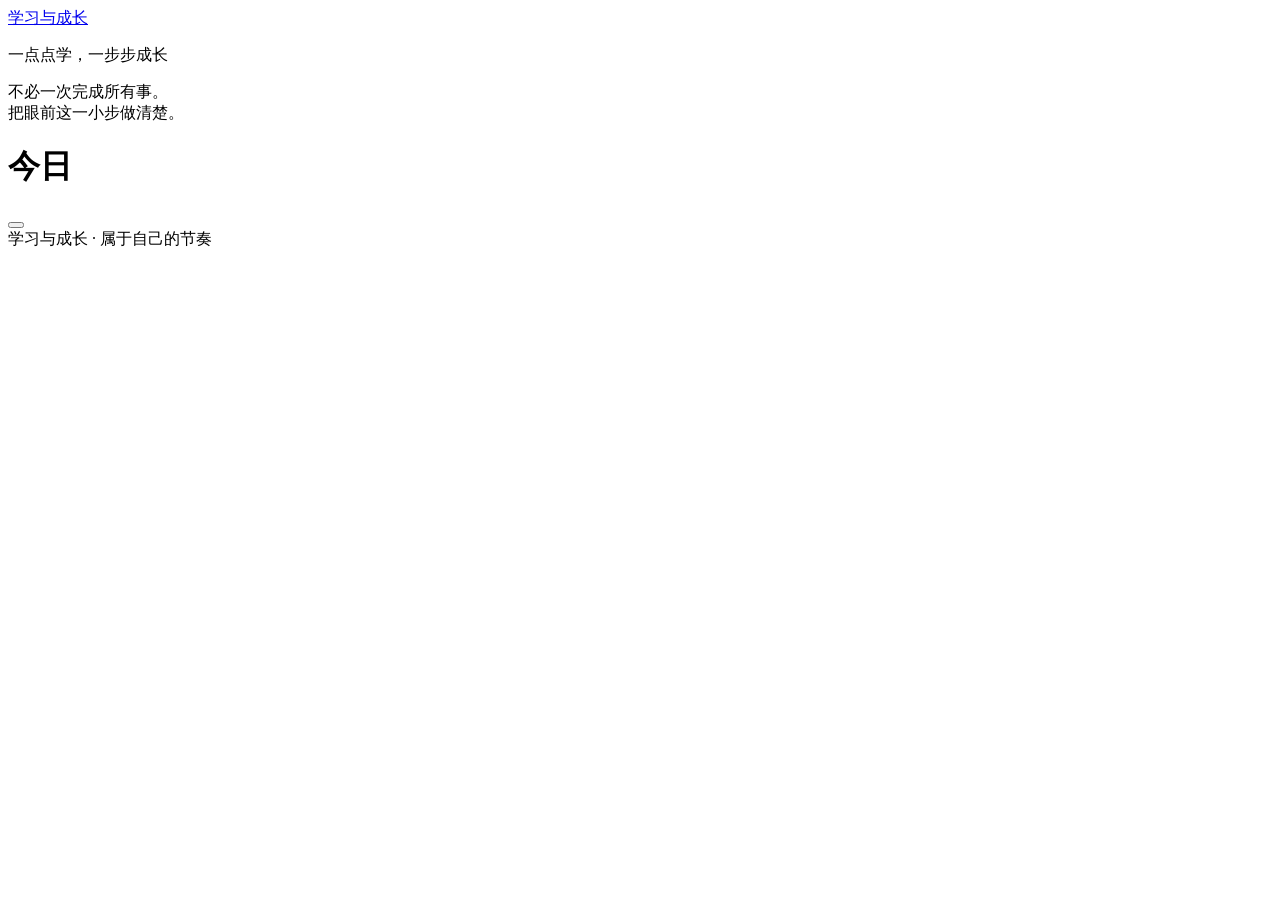
==== index.html @ 0b37b58d "add index.html" ====
<!doctype html><html lang="zh-CN"><head><meta charset="utf-8"><meta name="viewport" content="width=device-width,initial-scale=1,viewport-fit=cover"><meta name="theme-color" content="#f9e9ef"><meta name="apple-mobile-web-app-capable" content="yes"><meta name="apple-mobile-web-app-title" content="学习与成长"><meta name="apple-mobile-web-app-status-bar-style" content="default"><link rel="apple-touch-icon" href="./assets/apple-touch-icon.png"><link rel="icon" href="./assets/icon-192.png"><link rel="manifest" href="./manifest.webmanifest"><link rel="stylesheet" href="./app/style.css"><title>学习与成长</title></head><body><aside><a class="brand" href="#today"><img src="./assets/icon-192.png" alt="">学习与成长</a><p class="muted">一点点学，一步步成长</p><nav id="nav"></nav><div class="aside-note">不必一次完成所有事。<br>把眼前这一小步做清楚。</div></aside><div class="shell"><header><div><span class="eyebrow" id="date"></span><h1 id="heading">今日</h1></div><button id="sync" class="sync" title="点击重试同步"></button></header><main id="main"></main><footer>学习与成长 · 属于自己的节奏</footer></div><dialog id="modal"><div class="dialog-head"><h2 id="modalTitle"></h2><button id="close" aria-label="关闭">✕</button></div><div id="modalBody"></div></dialog><div id="toast" role="status" aria-live="polite"></div><script type="module" src="./app/main.js"></script></body></html>
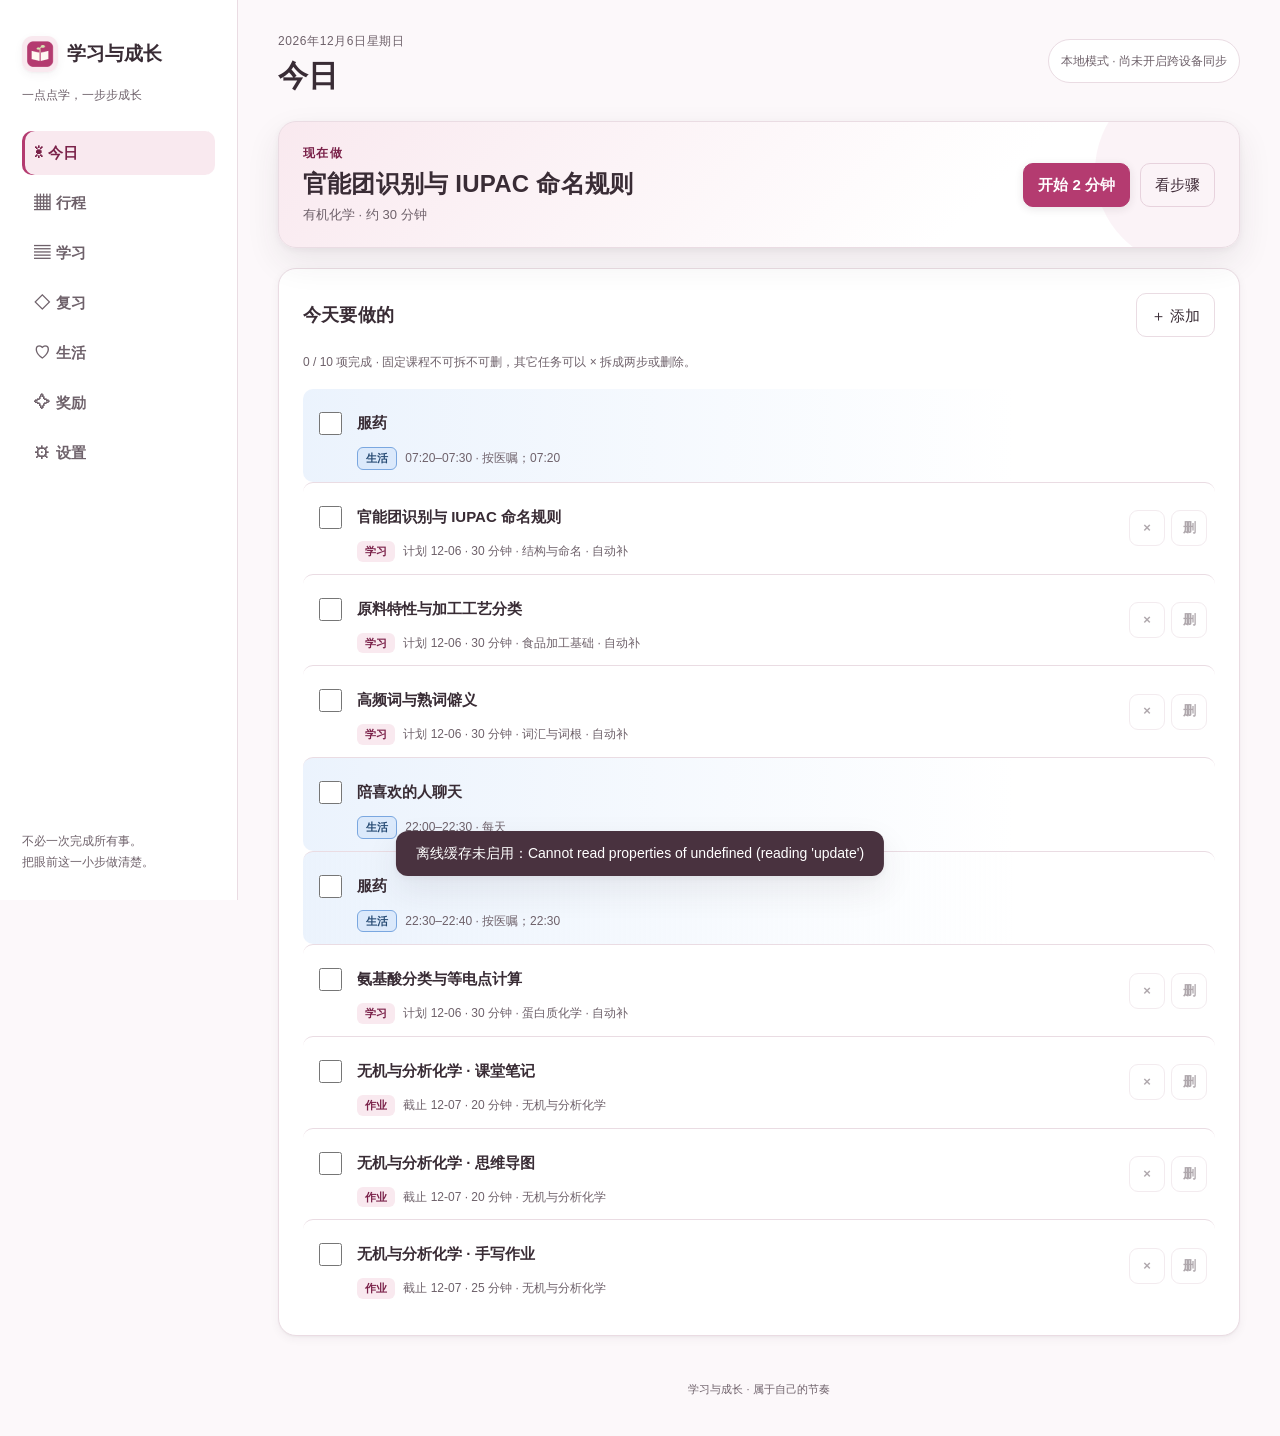
==== commit 7f42fe41: "refactor: 按修改任务清单重做今日/行程/学习三页 - 今日：单一列表，方框+标题+截止日，逾期标「已逾期」；非固定任务可 × 拆成今天/明天两步或删除；   顶部「现在做」+ 2 分钟全屏倒" ====
--- a/index.html
+++ b/index.html
@@ -1 +1,51 @@
-<!doctype html><html lang="zh-CN"><head><meta charset="utf-8"><meta name="viewport" content="width=device-width,initial-scale=1,viewport-fit=cover"><meta name="theme-color" content="#f9e9ef"><meta name="apple-mobile-web-app-capable" content="yes"><meta name="apple-mobile-web-app-title" content="学习与成长"><meta name="apple-mobile-web-app-status-bar-style" content="default"><link rel="apple-touch-icon" href="./assets/apple-touch-icon.png"><link rel="icon" href="./assets/icon-192.png"><link rel="manifest" href="./manifest.webmanifest"><link rel="stylesheet" href="./app/style.css"><title>学习与成长</title></head><body><aside><a class="brand" href="#today"><img src="./assets/icon-192.png" alt="">学习与成长</a><p class="muted">一点点学，一步步成长</p><nav id="nav"></nav><div class="aside-note">不必一次完成所有事。<br>把眼前这一小步做清楚。</div></aside><div class="shell"><header><div><span class="eyebrow" id="date"></span><h1 id="heading">今日</h1></div><button id="sync" class="sync" title="点击重试同步"></button></header><main id="main"></main><footer>学习与成长 · 属于自己的节奏</footer></div><dialog id="modal"><div class="dialog-head"><h2 id="modalTitle"></h2><button id="close" aria-label="关闭">✕</button></div><div id="modalBody"></div></dialog><div id="toast" role="status" aria-live="polite"></div><script type="module" src="./app/main.js"></script></body></html>
+<!doctype html>
+<html lang="zh-CN" data-theme="rose">
+<head>
+<meta charset="utf-8">
+<meta name="viewport" content="width=device-width,initial-scale=1,viewport-fit=cover">
+<meta name="theme-color" content="#f9e9ef">
+<meta name="color-scheme" content="light">
+<meta name="apple-mobile-web-app-capable" content="yes">
+<meta name="apple-mobile-web-app-title" content="学习与成长">
+<meta name="apple-mobile-web-app-status-bar-style" content="default">
+<link rel="apple-touch-icon" href="./assets/apple-touch-icon.png">
+<link rel="icon" href="./assets/icon-192.png">
+<link rel="manifest" href="./manifest.webmanifest">
+<link rel="stylesheet" href="./app/style.css">
+<title>学习与成长</title>
+</head>
+<body>
+<aside>
+  <a class="brand" href="#today"><img src="./assets/icon-192.png" alt="">学习与成长</a>
+  <p class="muted">一点点学，一步步成长</p>
+  <nav id="nav"></nav>
+  <div class="aside-note">不必一次完成所有事。<br>把眼前这一小步做清楚。</div>
+</aside>
+<div class="shell">
+  <header>
+    <div><span class="eyebrow" id="date"></span><h1 id="heading">今日</h1></div>
+    <button id="sync" class="sync" title="点击重试同步"></button>
+  </header>
+  <main id="main"></main>
+  <footer>学习与成长 · 属于自己的节奏</footer>
+</div>
+<dialog id="modal">
+  <div class="dialog-head"><h2 id="modalTitle"></h2><button id="close" aria-label="关闭">✕</button></div>
+  <div id="modalBody"></div>
+</dialog>
+<div id="toast" role="status" aria-live="polite"></div>
+<div id="focus" class="focus-layer" hidden>
+  <div class="focus-box">
+    <p class="focus-label">先做 2 分钟</p>
+    <p class="timer-num">02:00</p>
+    <p class="focus-title"></p>
+    <div class="timer-actions">
+      <button class="primary" data-action="focusDone">做完了</button>
+      <button data-action="focusMore">再来 10 分钟</button>
+      <button data-action="focusStop">先到这</button>
+    </div>
+  </div>
+</div>
+<script type="module" src="./app/main.js"></script>
+</body>
+</html>
--- a/app/style.css
+++ b/app/style.css
@@ -0,0 +1,572 @@
+@charset "UTF-8";
+/* ============================================================================
+   学习与成长 PWA · 全站样式（唯一 CSS 文件；无外部导入、无外链字体、无外部资源）
+   设计语言：温和 / 纸感 / 圆角 / 柔和阴影 / 浅色底 / Inter+系统字体 / 15px 正文
+   目录：
+     01 主题 token（六套主题）
+     02 基础重置与排版
+     03 外壳：aside / nav / shell / header / footer
+     04 通用组件：panel / toolbar / tag / row / stats / hero / notice / 表单
+     05 今日页：focus-card / task-list
+     06 行程页：week-scroll / week-grid / ev 事件
+     07 学习页：course-grid / course-card / progress
+     08 设置页：theme-grid / theme-btn
+     09 2 分钟倒计时层：focus-layer / focus-box / timer
+     10 弹窗 dialog / 提示条 #toast
+     11 响应式（>=720 / >=900 / >=1080 / >=1600）
+     12 动效与无障碍（prefers-reduced-motion / :focus-visible）
+   ========================================================================= */
+
+/* ── 01 主题 token ────────────────────────────────────────────────────────── */
+:root{
+  /* 默认主题 = rose（玫）。每套主题都覆盖下面这 9 个 token。 */
+  --accent:#b43b70;          /* 主色（装饰 / 边框 / 进度条） */
+  --accent-solid:#b43b70;    /* 主按钮实色底（保证白字 ≥4.5:1） */
+  --accent-soft:#f9e9ef;     /* 主色浅底 */
+  --accent-ink:#7a2149;      /* 浅底上的深色文字 */
+  --bg:#fcf8fa;              /* 页面底色 */
+  --panel:#ffffff;           /* 卡片底色 */
+  --ink:#392c35;             /* 正文 */
+  --muted:#6e616a;           /* 次要文字 */
+  --line:#eadce3;            /* 分隔线 / 描边 */
+
+  /* 语义色（不随主题变） */
+  --danger:#c0392b;
+  --danger-soft:#fdedeb;
+  --ok:#3d7a5c;
+  --ok-soft:#eaf3ec;
+
+  /* 行程事件配色（固定，不随主题变） */
+  --c-fixed:#dbe9fb;  --c-fixed-line:#7aa7e0;   /* 固定课程：浅蓝 */
+  --c-study:#dff2e0;  --c-study-line:#7bb87f;   /* 学习任务：浅绿 */
+  --c-hobby:#fde8cf;  --c-hobby-line:#e0a860;   /* 兴趣：浅橙 */
+  --c-game:#fde8cf;   --c-game-line:#e0a860;    /* 游戏：浅橙 */
+  --c-thesis:#eae2fb; --c-thesis-line:#a68ce0;  /* 论文：浅紫 */
+  --c-life:#eef0f2;   --c-life-line:#adb5bd;    /* 生活：浅灰 */
+
+  /* 圆角与阴影（不随主题变） */
+  --r-sm:10px; --r-md:14px; --r-lg:18px; --r-pill:999px;
+  --shadow-sm:0 1px 2px rgba(57,44,53,.04),0 3px 10px rgba(57,44,53,.05);
+  --shadow-md:0 2px 6px rgba(57,44,53,.05),0 14px 34px rgba(57,44,53,.09);
+  --shadow-lg:0 28px 80px rgba(40,28,36,.28);
+
+  color-scheme:light;
+  font-family:Inter,-apple-system,BlinkMacSystemFont,"Segoe UI","PingFang SC","Hiragino Sans GB","Microsoft YaHei",sans-serif;
+  font-size:15px;
+  line-height:1.65;
+  color:var(--ink);
+  background:var(--bg);
+  -webkit-text-size-adjust:100%;
+  text-size-adjust:100%;
+}
+[data-theme=blue]{
+  --accent:#3b7dd8; --accent-solid:#2f6bbd; --accent-soft:#e8f0fc; --accent-ink:#1e4a8f;
+  --bg:#f5f8fc; --panel:#ffffff; --ink:#2e3540; --muted:#5f6877; --line:#dde5f0;
+}
+[data-theme=cyan]{
+  --accent:#2f8f8a; --accent-solid:#24736f; --accent-soft:#e3f3f1; --accent-ink:#1b5b57;
+  --bg:#f4faf9; --panel:#ffffff; --ink:#2d3a39; --muted:#5c6d6a; --line:#d8e9e6;
+}
+[data-theme=purple]{
+  --accent:#7a5cd6; --accent-solid:#6a4bc9; --accent-soft:#efeafc; --accent-ink:#4a3394;
+  --bg:#f8f6fd; --panel:#ffffff; --ink:#352e42; --muted:#67607a; --line:#e6def5;
+}
+[data-theme=orange]{
+  --accent:#d9782f; --accent-solid:#b45f1f; --accent-soft:#fdeee0; --accent-ink:#8a440f;
+  --bg:#fdf8f2; --panel:#ffffff; --ink:#3b332b; --muted:#6c6158; --line:#efe0cf;
+}
+[data-theme=rose]{
+  --accent:#b43b70; --accent-solid:#b43b70; --accent-soft:#f9e9ef; --accent-ink:#7a2149;
+  --bg:#fcf8fa; --panel:#ffffff; --ink:#392c35; --muted:#6e616a; --line:#eadce3;
+}
+[data-theme=ink]{
+  --accent:#4a4a55; --accent-solid:#4a4a55; --accent-soft:#ececef; --accent-ink:#2b2b33;
+  --bg:#f6f6f7; --panel:#ffffff; --ink:#2e2e35; --muted:#61616a; --line:#e1e1e6;
+}
+
+/* ── 02 基础重置与排版 ───────────────────────────────────────────────────── */
+*,*::before,*::after{box-sizing:border-box}
+html{min-height:100%;background:var(--bg);scroll-behavior:smooth}
+body{margin:0;min-height:100vh;background:var(--bg);color:var(--ink);overflow-wrap:break-word}
+img{max-width:100%;display:block}
+a{color:var(--accent-ink);text-decoration-thickness:1px;text-underline-offset:2px}
+b,strong{font-weight:700}
+::selection{background:var(--accent-soft);color:var(--accent-ink)}
+h1,h2,h3,h4{margin:0 0 12px;line-height:1.3;font-weight:750;letter-spacing:.01em;overflow-wrap:anywhere}
+h1{font-size:clamp(23px,3.4vw,30px);margin:3px 0}
+h2{font-size:18px;margin:0 0 16px}
+h3{font-size:16px;margin:0 0 8px}
+p{margin:8px 0 16px}
+main{min-width:0}
+.muted,small{color:var(--muted)}
+pre{white-space:pre-wrap;overflow-wrap:anywhere;font-size:12px}
+details{padding:12px 0;border-top:1px solid var(--line)}
+summary{cursor:pointer;font-weight:600;overflow-wrap:anywhere;min-height:44px;display:flex;align-items:center;gap:6px}
+summary::-webkit-details-marker{color:var(--accent)}
+
+/* 按钮 / 表单基础 */
+button,input,select,textarea{font:inherit;color:inherit}
+button,a{touch-action:manipulation}
+button{
+  display:inline-flex;align-items:center;justify-content:center;gap:6px;
+  min-height:44px;padding:9px 14px;border-radius:var(--r-sm);
+  border:1px solid var(--line);background:var(--panel);color:var(--ink);
+  cursor:pointer;line-height:1.4;text-align:center;
+  transition:background .18s,border-color .18s,color .18s,box-shadow .18s,transform .12s;
+  -webkit-tap-highlight-color:transparent;
+}
+button:hover{border-color:var(--accent);background:var(--accent-soft);color:var(--accent-ink)}
+button:active{transform:translateY(1px)}
+button:disabled{opacity:.5;cursor:not-allowed;transform:none}
+button.primary{
+  background:var(--accent-solid);border-color:var(--accent-solid);color:#fff;font-weight:650;
+  box-shadow:0 2px 8px rgba(57,44,53,.12);
+}
+button.primary:hover{
+  border-color:var(--accent-solid);color:#fff;background:var(--accent-solid);
+  filter:brightness(.96);box-shadow:0 8px 20px rgba(57,44,53,.18);
+}
+input,select,textarea{
+  width:100%;min-height:44px;padding:10px 12px;font-size:16px;
+  border:1px solid var(--line);border-radius:9px;background:var(--panel);color:var(--ink);
+  transition:border-color .18s,box-shadow .18s;
+}
+input:focus,select:focus,textarea:focus{outline:none;border-color:var(--accent);box-shadow:0 0 0 3px var(--accent-soft)}
+textarea{min-height:140px;resize:vertical}
+input[type=checkbox]{width:23px;height:23px;min-height:23px;padding:0;flex-shrink:0;accent-color:var(--accent-ink);vertical-align:middle}
+label{display:block;margin:12px 0;font-size:14px}
+label small,label .muted{color:var(--muted);font-weight:400}
+
+/* ── 03 外壳：aside / nav / shell / header / footer ──────────────────────── */
+aside{
+  position:static;z-index:40;width:auto;
+  padding:calc(12px + env(safe-area-inset-top,0px)) 16px 10px;
+  background:var(--panel);border-right:0;border-bottom:1px solid var(--line);
+}
+.brand{
+  display:flex;align-items:center;gap:9px;width:max-content;max-width:100%;min-height:44px;
+  font-size:17px;font-weight:750;text-decoration:none;color:var(--ink);
+}
+.brand img{width:32px;height:32px;border-radius:10px;box-shadow:var(--shadow-sm)}
+aside>.muted{display:none}
+.aside-note{display:none;position:absolute;left:16px;right:16px;bottom:24px;font-size:12px;line-height:1.7;color:var(--muted)}
+nav{
+  display:flex;flex-direction:row;gap:6px;margin-top:10px;
+  overflow-x:auto;padding:2px 0 4px;scrollbar-width:none;-webkit-overflow-scrolling:touch;
+}
+nav::-webkit-scrollbar{display:none}
+nav button{
+  flex:0 0 auto;width:auto;min-height:44px;padding:10px 14px;border:0;border-radius:var(--r-sm);
+  background:transparent;color:var(--muted);font-size:14px;font-weight:600;text-align:center;
+}
+nav button:hover{background:var(--accent-soft);border:0;color:var(--accent-ink)}
+nav button span{font-size:16px;line-height:1;flex:0 0 auto}
+nav button.active{background:var(--accent-soft);color:var(--accent-ink);font-weight:700;box-shadow:inset 0 -3px 0 var(--accent)}
+
+.shell{margin-left:0;max-width:1800px;padding:16px}
+header{display:flex;flex-wrap:wrap;justify-content:space-between;align-items:flex-start;gap:12px;margin-bottom:18px}
+header h1{margin:3px 0 0}
+.eyebrow{font-size:12px;color:var(--muted);letter-spacing:.6px}
+.sync{
+  font-size:12px;max-width:45%;min-height:44px;padding:8px 12px;overflow-wrap:anywhere;
+  color:var(--muted);background:var(--panel);border-radius:var(--r-pill);
+}
+footer{text-align:center;font-size:11px;color:var(--muted);padding:24px 8px calc(10px + env(safe-area-inset-bottom,0px))}
+
+/* ── 04 通用组件 ─────────────────────────────────────────────────────────── */
+.panel{
+  background:var(--panel);border:1px solid var(--line);border-radius:var(--r-lg);
+  padding:18px;margin-bottom:16px;min-width:0;box-shadow:var(--shadow-sm);
+}
+.toolbar{display:flex;flex-wrap:wrap;align-items:center;gap:8px;margin-bottom:16px}
+.toolbar h2{margin:0 auto 0 0;font-size:18px}
+.toolbar:last-child{margin-bottom:0}
+.toolbar b{font-size:13px;color:var(--muted);white-space:nowrap}
+.toolbar label{display:flex;align-items:center;gap:8px;margin:0;font-size:13px}
+.toolbar label input{width:auto;min-width:140px}
+.meta{font-size:12px;color:var(--muted)}
+.tag{
+  display:inline-block;font-size:11px;font-weight:650;line-height:1.7;
+  padding:1px 8px;margin-right:5px;border-radius:6px;
+  color:var(--accent-ink);background:var(--accent-soft);white-space:nowrap;vertical-align:middle;
+}
+.tag.tag-fixed{color:#274b74;background:var(--c-fixed);border:1px solid var(--c-fixed-line)}
+.notice{
+  padding:13px 17px;margin:0 0 18px;border-radius:12px;
+  border:1px solid var(--line);border-left:3px solid var(--accent);
+  background:var(--accent-soft);color:var(--ink);font-size:14px;
+}
+.notice p:first-child{margin-top:0}
+.notice p:last-child{margin-bottom:0}
+.empty{padding:22px 0;color:var(--muted);font-size:14px}
+.error{color:#a52f38}
+.muted{color:var(--muted)}
+
+.row{display:flex;align-items:flex-start;gap:12px;border-top:1px solid var(--line);padding:15px 0;min-width:0}
+.row:first-child{border-top:0}
+.row .body{flex:1;min-width:0;overflow-wrap:anywhere}
+.row .title{
+  justify-content:flex-start;width:100%;
+  display:flex;align-items:center;min-height:44px;width:100%;
+  padding:0;background:none;border:0;text-align:left;font-weight:600;color:var(--ink);
+}
+.row .title:hover{background:none;border:0;color:var(--accent-ink)}
+.row.done .title{text-decoration:line-through;color:var(--muted)}
+.row>button{padding:8px}
+
+.grid{display:grid;grid-template-columns:1fr;gap:16px;min-width:0}
+.grid>div{min-width:0}
+.stats{display:grid;grid-template-columns:repeat(3,1fr);gap:8px;margin-bottom:18px}
+.stat{background:var(--panel);border:1px solid var(--line);border-radius:var(--r-md);padding:12px 10px;min-width:0;box-shadow:var(--shadow-sm)}
+.stat strong{display:block;font-size:22px;line-height:1.2;color:var(--accent-ink);font-variant-numeric:tabular-nums}
+.stat small,.stat .muted{font-size:11px;color:var(--muted)}
+
+.hero{
+  display:flex;flex-direction:column;align-items:flex-start;gap:8px;padding:20px;
+  border:1px solid var(--line);border-radius:var(--r-lg);margin-bottom:20px;
+  background:linear-gradient(115deg,var(--accent-soft),var(--panel) 78%);
+  box-shadow:var(--shadow-sm);
+}
+.hero h2{font-size:clamp(21px,2.6vw,25px);margin:6px 0}
+.hero .flower{font-size:42px;line-height:1.1;color:var(--accent);opacity:.85}
+
+.form-grid{display:grid;grid-template-columns:1fr;gap:10px 12px}
+.form-grid label{margin:0}
+.wide{grid-column:1/-1}
+
+.steps{padding-left:22px;margin:10px 0}
+.steps li{margin:10px 0}
+.answer{background:var(--ok-soft);border:1px solid #d3e5d8;border-radius:10px;padding:14px}
+.progress{height:8px;border-radius:8px;background:var(--accent-soft);overflow:hidden;margin:4px 0}
+.progress i{
+  display:block;height:100%;border-radius:inherit;
+  background:linear-gradient(90deg,var(--accent),var(--accent-ink));
+  transition:width .35s ease;
+}
+.water{display:flex;flex-wrap:wrap;gap:7px}
+.water button{padding:7px 10px;min-height:44px}
+.water .active{background:var(--accent-soft);border-color:var(--accent);color:var(--accent-ink)}
+
+/* ── 05 今日页：现在做 / 今日任务 ─────────────────────────────────────────── */
+.focus-card{
+  position:relative;display:flex;flex-direction:column;align-items:flex-start;gap:14px;
+  padding:20px;margin:0 0 20px;border-radius:var(--r-lg);border:1px solid var(--line);
+  background:linear-gradient(135deg,var(--accent-soft),var(--panel) 72%);
+  box-shadow:var(--shadow-md);overflow:hidden;
+}
+.focus-card::after{
+  content:"";position:absolute;right:-46px;top:-46px;width:190px;height:190px;
+  border-radius:50%;background:var(--accent);opacity:.06;pointer-events:none;
+}
+.focus-label{font-size:12px;font-weight:700;letter-spacing:.12em;color:var(--accent-ink);margin:0 0 4px}
+.focus-title{font-size:clamp(19px,2.2vw,24px);font-weight:750;line-height:1.35;margin:0 0 4px;overflow-wrap:anywhere}
+.focus-meta{font-size:13px;color:var(--muted);margin:0}
+.focus-actions{display:flex;flex-wrap:wrap;gap:10px;align-items:center;justify-content:flex-start}
+.focus-card>div:first-child{min-width:0}
+.focus-card.focus-empty{
+  background:linear-gradient(135deg,var(--panel),var(--accent-soft) 150%);
+  border-style:dashed;box-shadow:none;
+}
+.focus-card.focus-empty .focus-title{font-size:clamp(17px,2vw,20px)}
+
+.task-list{list-style:none;margin:0;padding:0}
+.task{
+  display:flex;align-items:flex-start;gap:12px;position:relative;
+  padding:12px 8px 12px 12px;border-top:1px solid var(--line);min-width:0;border-radius:10px;
+}
+.task:first-child{border-top:0}
+.task-check{
+  width:23px;height:23px;min-height:23px;margin-top:11px;flex-shrink:0;
+  accent-color:var(--accent-ink);cursor:pointer;
+}
+.task-body{flex:1;min-width:0}
+.task-title{
+  display:flex;align-items:center;justify-content:flex-start;min-height:44px;width:100%;
+  padding:0;margin:0;background:none;border:0;text-align:left;
+  font-size:15px;font-weight:600;line-height:1.45;color:var(--ink);cursor:pointer;
+  transition:color .18s;
+}
+.task-title:hover{background:none;border:0;color:var(--accent-ink)}
+.task-meta{font-size:12px;color:var(--muted);margin:2px 0 0;overflow-wrap:anywhere}
+.task.done .task-title{text-decoration:line-through;color:var(--muted)}
+.task.done .task-meta{opacity:.72}
+.task.task-fixed{background:linear-gradient(90deg,rgba(219,233,251,.55),rgba(219,233,251,0) 78%)}
+.task.task-fixed .task-title{font-weight:600}
+.task.overdue{border-left:3px solid #d9534f;background:linear-gradient(90deg,rgba(217,83,79,.07),transparent 58%)}
+.badge-overdue{
+  display:inline-block;margin-left:6px;padding:0 8px;border-radius:var(--r-pill);
+  background:var(--danger);color:#fff;font-size:11px;font-weight:700;line-height:1.7;vertical-align:middle;
+}
+.task-ops{display:flex;align-items:center;gap:6px;flex-shrink:0;opacity:1;align-self:center}
+.op{
+  width:40px;height:40px;min-height:40px;padding:0;border-radius:11px;
+  display:inline-flex;align-items:center;justify-content:center;
+  font-size:13px;font-weight:650;color:var(--muted);background:var(--panel);
+}
+.op:hover,.op:focus-visible{border-color:var(--accent);background:var(--accent-soft);color:var(--accent-ink)}
+.op-del:hover,.op-del:focus-visible{border-color:#d9534f;background:var(--danger-soft);color:#a7342f}
+
+/* ── 06 行程页：六时段 × 七天网格 ─────────────────────────────────────────── */
+.legend{display:flex;flex-wrap:wrap;align-items:center;gap:8px 16px;margin:0 0 14px;font-size:12.5px;color:var(--muted)}
+.legend-item{display:inline-flex;align-items:center;gap:6px;min-height:24px}
+.swatch{display:inline-block;width:14px;height:14px;border-radius:4px;border:1.5px solid;vertical-align:middle}
+.sw-fixed{background:var(--c-fixed);border-color:var(--c-fixed-line)}
+.sw-study{background:var(--c-study);border-color:var(--c-study-line)}
+.sw-hobby{background:var(--c-hobby);border-color:var(--c-hobby-line)}
+.sw-game{background:var(--c-game);border-color:var(--c-game-line)}
+.sw-thesis{background:var(--c-thesis);border-color:var(--c-thesis-line)}
+.sw-life{background:var(--c-life);border-color:var(--c-life-line)}
+
+.week-scroll{
+  overflow:auto;max-height:min(72vh,900px);
+  border:1px solid var(--line);border-radius:var(--r-md);
+  background:var(--panel);overscroll-behavior:contain;
+  scrollbar-width:thin;scrollbar-color:var(--line) transparent;
+}
+.week-scroll::-webkit-scrollbar{width:10px;height:10px}
+.week-scroll::-webkit-scrollbar-thumb{background:var(--line);border-radius:var(--r-pill)}
+.week-grid{
+  display:grid;grid-template-columns:76px repeat(7,minmax(104px,1fr));
+  min-width:820px;background:var(--panel);
+}
+.wg-corner{
+  position:sticky;left:0;top:0;z-index:4;min-height:48px;
+  display:flex;align-items:center;justify-content:center;
+  background:var(--panel);border-right:1px solid var(--line);border-bottom:1px solid var(--line);
+  font-size:11.5px;font-weight:600;color:var(--muted);
+}
+.wg-head{
+  position:sticky;top:0;z-index:3;
+  display:block;min-height:48px;padding:8px 4px;
+  background:var(--panel);border-bottom:1px solid var(--line);border-right:1px solid var(--line);
+  font-size:12.5px;font-weight:600;line-height:1.4;color:var(--muted);text-align:center;overflow-wrap:anywhere;
+}
+.wg-head small,.wg-rowlabel small{font-size:10.5px;font-weight:500;color:var(--muted)}
+.wg-head.today{background:var(--accent-soft);color:var(--accent-ink);font-weight:750;box-shadow:inset 0 -2px 0 var(--accent)}
+.wg-head.selected{outline:2px solid var(--accent);outline-offset:-2px}
+.wg-rowlabel{
+  position:sticky;left:0;z-index:2;
+  display:block;min-height:78px;padding:23px 2px;
+  background:var(--panel);border-right:1px solid var(--line);border-bottom:1px solid var(--line);
+  font-size:11.5px;font-weight:600;line-height:1.4;color:var(--muted);text-align:center;
+}
+.wg-cell{
+  position:relative;min-height:78px;min-width:0;padding:4px;
+  display:flex;flex-direction:column;gap:4px;align-items:stretch;
+  background:var(--panel);border-right:1px solid var(--line);border-bottom:1px solid var(--line);
+}
+.wg-cell.drop-ok{
+  background:var(--accent-soft);
+  outline:2px dashed var(--accent);outline-offset:-3px;border-radius:6px;
+}
+
+/* 事件：基础形态（最多 3 行，超出截断） */
+.ev{
+  position:relative;display:-webkit-box;-webkit-box-orient:vertical;-webkit-line-clamp:3;
+  width:100%;min-height:44px;max-height:66px;overflow:hidden;
+  padding:6px 8px;border:1.5px solid var(--c-life-line);border-radius:8px;
+  background:var(--c-life);color:var(--ink);
+  font-family:inherit;font-size:12.5px;line-height:1.35;text-align:left;
+  cursor:pointer;box-shadow:0 1px 1px rgba(57,44,53,.04);
+  transition:transform .12s ease,box-shadow .18s ease,filter .18s ease,opacity .18s;
+}
+.ev small,.ev .ev-time{font-size:11px;line-height:1.35;color:inherit;opacity:.78;text-decoration:none}
+.ev .ev-title{display:block;font-weight:600;overflow-wrap:anywhere}
+.ev:hover{
+  background:var(--c-life);border-color:var(--c-life-line);color:var(--ink);
+  filter:brightness(.985);transform:translateY(-1px);box-shadow:var(--shadow-sm);
+}
+.ev:active{transform:translateY(0)}
+.ev.ev-fixed{background:var(--c-fixed);border:1.5px solid var(--c-fixed-line)}
+.ev.ev-study{background:var(--c-study);border:1.5px solid var(--c-study-line)}
+.ev.ev-hobby{background:var(--c-hobby);border:1.5px solid var(--c-hobby-line)}
+.ev.ev-game{background:var(--c-game);border:1.5px solid var(--c-game-line)}
+.ev.ev-thesis{background:var(--c-thesis);border:1.5px solid var(--c-thesis-line)}
+.ev.ev-life{background:var(--c-life);border:1.5px solid var(--c-life-line)}
+.ev.ev-draggable{border-style:dashed;cursor:grab;touch-action:none;-webkit-user-select:none;user-select:none}
+.ev.ev-draggable:active{cursor:grabbing}
+.ev.done{opacity:.55;text-decoration:line-through}
+.ev.done .ev-title{text-decoration:line-through}
+.ev.done small{text-decoration:none}
+.ev.conflict{
+  border-color:#d9534f;padding-left:12px;
+  box-shadow:0 0 0 2px #d9534f,var(--shadow-sm);
+}
+.ev.conflict::before{
+  content:"";position:absolute;left:0;top:0;bottom:0;width:4px;
+  background:#d9534f;border-radius:8px 0 0 8px;
+  animation:ev-conflict-bar 1.8s ease-in-out infinite;
+}
+.ev.dragging{opacity:.35;cursor:grabbing;transform:scale(.98)}
+body.dragging-mode{cursor:grabbing;user-select:none}
+body.dragging-mode .ev{cursor:grabbing}
+@keyframes ev-conflict-bar{
+  0%,100%{transform:translateX(0)}
+  40%{transform:translateX(1px)}
+  70%{transform:translateX(-1px)}
+}
+
+/* ── 07 学习页：课程卡 / 进度条 ──────────────────────────────────────────── */
+.course-grid{display:grid;grid-template-columns:repeat(auto-fill,minmax(260px,1fr));gap:18px}
+.course-grid.all{gap:16px}
+.course-grid>.panel{margin:0}
+.course-grid>.empty{grid-column:1/-1}
+.course-card{
+  display:flex;flex-direction:column;gap:10px;min-width:0;padding:18px;
+  background:var(--panel);border:1px solid var(--line);border-radius:var(--r-lg);
+  box-shadow:var(--shadow-sm);transition:transform .18s ease,box-shadow .18s ease;
+}
+.course-card:hover{transform:translateY(-2px);box-shadow:var(--shadow-md)}
+.course-card>button{align-self:flex-start;padding:8px 14px}
+.course-card .progress{margin:2px 0}
+.cc-head{display:flex;flex-wrap:wrap;align-items:center;gap:8px;min-width:0}
+.cc-head h2{flex:1 1 140px;min-width:0;margin:0;font-size:17px}
+.cc-head .tag{margin-right:0}
+.cc-stat{font-size:12.5px;color:var(--muted);margin:0}
+.cc-next{
+  margin:0;padding:6px 9px;border-radius:8px;font-size:13px;overflow-wrap:anywhere;
+  color:var(--accent-ink);background:var(--accent-soft);
+}
+
+/* ── 08 设置页：主题选择器 ──────────────────────────────────────────────── */
+.theme-grid{display:grid;grid-template-columns:repeat(auto-fit,minmax(104px,1fr));gap:12px}
+.theme-btn{
+  position:relative;display:inline-flex;align-items:center;justify-content:flex-start;gap:8px;
+  min-height:44px;padding:10px 14px;border:1.5px solid var(--line);border-radius:12px;
+  background:var(--panel);color:var(--ink);font-size:14px;font-weight:600;
+}
+.theme-btn:hover{border-color:var(--accent);background:var(--accent-soft);color:var(--accent-ink)}
+.theme-btn i{
+  flex:0 0 auto;width:20px;height:20px;border-radius:7px;
+  box-shadow:inset 0 0 0 1px rgba(0,0,0,.08),0 1px 2px rgba(0,0,0,.06);
+}
+.theme-btn .sw-blue{background:#3b7dd8}
+.theme-btn .sw-cyan{background:#2f8f8a}
+.theme-btn .sw-purple{background:#7a5cd6}
+.theme-btn .sw-orange{background:#d9782f}
+.theme-btn .sw-rose{background:#b43b70}
+.theme-btn .sw-ink{background:#4a4a55}
+.theme-btn.active{border-color:var(--accent);box-shadow:0 0 0 1px var(--accent),var(--shadow-sm);padding-right:28px}
+.theme-btn.active::after{
+  content:"✓";position:absolute;top:6px;right:9px;
+  font-size:11px;font-weight:800;line-height:1;color:var(--accent-ink);
+}
+
+/* ── 09 2 分钟倒计时层 ──────────────────────────────────────────────────── */
+.focus-layer{
+  position:fixed;inset:0;z-index:90;
+  display:flex;align-items:center;justify-content:center;padding:20px;
+  background:rgba(32,24,29,.55);
+  -webkit-backdrop-filter:blur(6px);backdrop-filter:blur(6px);
+}
+.focus-layer[hidden]{display:none}
+body:has(.focus-layer:not([hidden])){overflow:hidden}
+.focus-box{
+  width:100%;max-width:420px;max-height:calc(100dvh - 40px);overflow:auto;
+  padding:28px 24px 24px;text-align:center;
+  background:var(--panel);border:1px solid var(--line);border-radius:22px;
+  box-shadow:var(--shadow-lg);
+}
+.focus-box .focus-label{text-align:center}
+.focus-box .focus-title{font-size:18px;margin:0;color:var(--ink)}
+.timer-num{
+  margin:10px 0 14px;line-height:.98;
+  font-size:clamp(56px,14vw,104px);font-weight:750;letter-spacing:.01em;color:var(--ink);
+  font-variant-numeric:tabular-nums;font-feature-settings:"tnum" 1;
+}
+.timer-actions{display:flex;flex-direction:column;gap:10px;margin-top:22px}
+.timer-actions button{width:100%}
+
+/* ── 10 弹窗 dialog / 提示条 #toast ──────────────────────────────────────── */
+dialog{
+  width:calc(100% - 24px);max-width:720px;max-height:calc(100dvh - 24px);overflow:auto;
+  padding:18px;border:1px solid var(--line);border-radius:20px;
+  background:var(--panel);color:var(--ink);box-shadow:var(--shadow-lg);
+  overscroll-behavior:contain;
+}
+dialog::backdrop{background:rgba(53,33,43,.38);-webkit-backdrop-filter:blur(2px);backdrop-filter:blur(2px)}
+.dialog-head{
+  display:flex;align-items:center;gap:12px;position:sticky;top:-18px;z-index:2;
+  padding:12px 0;background:var(--panel);
+}
+.dialog-head h2{flex:1;margin:0;font-size:18px}
+.dialog-head button{border:0;background:transparent;padding:4px 10px;border-radius:10px;color:var(--muted);font-size:16px}
+.dialog-head button:hover{border:0;background:var(--accent-soft);color:var(--accent-ink)}
+#toast{
+  position:fixed;left:50%;bottom:calc(24px + env(safe-area-inset-bottom,0px));
+  transform:translateX(-50%);z-index:300;display:none;
+  max-width:min(92%,520px);padding:12px 20px;border-radius:12px;
+  background:#49323f;color:#fff;font-size:14px;line-height:1.5;text-align:center;
+  box-shadow:var(--shadow-md);
+}
+#toast.show,#toast.visible{display:block}
+
+/* ── 11 响应式 ──────────────────────────────────────────────────────────── */
+/* 默认（<720px）：侧栏 = 顶部横向滚动导航条；单列；行程 104px 列并横向滚动 */
+@media(min-width:720px){
+  aside{
+    position:fixed;inset:0 auto 0 0;z-index:60;width:200px;
+    display:flex;flex-direction:column;overflow-y:auto;
+    padding:calc(26px + env(safe-area-inset-top,0px)) 16px calc(24px + env(safe-area-inset-bottom,0px));
+    border-right:1px solid var(--line);border-bottom:0;
+  }
+  .brand{width:auto;font-size:18px;min-height:44px}
+  .brand img{width:36px;height:36px;border-radius:11px}
+  aside>.muted{display:block;margin:10px 0 0;font-size:12px;line-height:1.6}
+  .aside-note{display:block}
+  nav{flex-direction:column;gap:6px;margin-top:26px;overflow:visible;padding:0}
+  nav button{width:100%;text-align:left;justify-content:flex-start;padding:10px 12px;font-size:14.5px}
+  nav button.active{box-shadow:inset 3px 0 0 var(--accent)}
+  .shell{margin-left:200px;padding:24px}
+  header{align-items:center;margin-bottom:26px}
+  .focus-card{flex-direction:row;align-items:center;justify-content:space-between;gap:20px;padding:22px 24px}
+  .focus-actions{justify-content:flex-end;flex:0 0 auto}
+  .panel{padding:24px;border-radius:var(--r-lg);margin-bottom:20px}
+  .stats{grid-template-columns:repeat(3,1fr);gap:12px;margin-bottom:22px}
+  .stat{padding:17px}
+  .stat strong{font-size:25px}
+  .hero{flex-direction:row;align-items:center;justify-content:space-between;gap:16px}
+  .hero .flower{font-size:56px}
+  .form-grid{grid-template-columns:1fr 1fr;gap:12px}
+  .wide{grid-column:1/-1}
+  .task-ops{opacity:.55}
+  .task:hover .task-ops,.task:focus-within .task-ops{opacity:1}
+  .op{width:36px;height:36px;min-height:36px;border-radius:9px}
+  .week-grid{grid-template-columns:76px repeat(7,minmax(120px,1fr));min-width:920px}
+  dialog{padding:24px;max-height:calc(100dvh - 40px)}
+  .dialog-head{top:-24px}
+}
+
+@media(min-width:900px){
+  .grid{grid-template-columns:minmax(0,1.75fr) minmax(260px,1fr);gap:22px}
+}
+
+@media(min-width:1080px){
+  aside{width:238px;padding:calc(32px + env(safe-area-inset-top,0px)) 22px calc(28px + env(safe-area-inset-bottom,0px))}
+  .brand{font-size:19px}
+  .aside-note{left:22px;right:22px;bottom:28px}
+  .shell{margin-left:238px;padding:28px 40px}
+  .hero .flower{font-size:65px}
+}
+
+@media(min-width:1600px){
+  .shell{padding:36px 60px}
+}
+
+@media(hover:none){
+  .task-ops{opacity:1}
+}
+
+/* ── 12 动效与无障碍 ─────────────────────────────────────────────────────── */
+:focus-visible{outline:3px solid var(--accent-ink);outline-offset:2px}
+button:focus:not(:focus-visible){outline:none}
+.ev:focus-visible{outline-offset:1px}
+@media(prefers-reduced-motion:reduce){
+  html{scroll-behavior:auto}
+  *,*::before,*::after{
+    animation-duration:.01ms!important;animation-iteration-count:1!important;
+    transition-duration:.01ms!important;scroll-behavior:auto!important;
+  }
+  .ev.conflict::before{animation:none}
+  .course-card:hover,.ev:hover{transform:none}
+}
